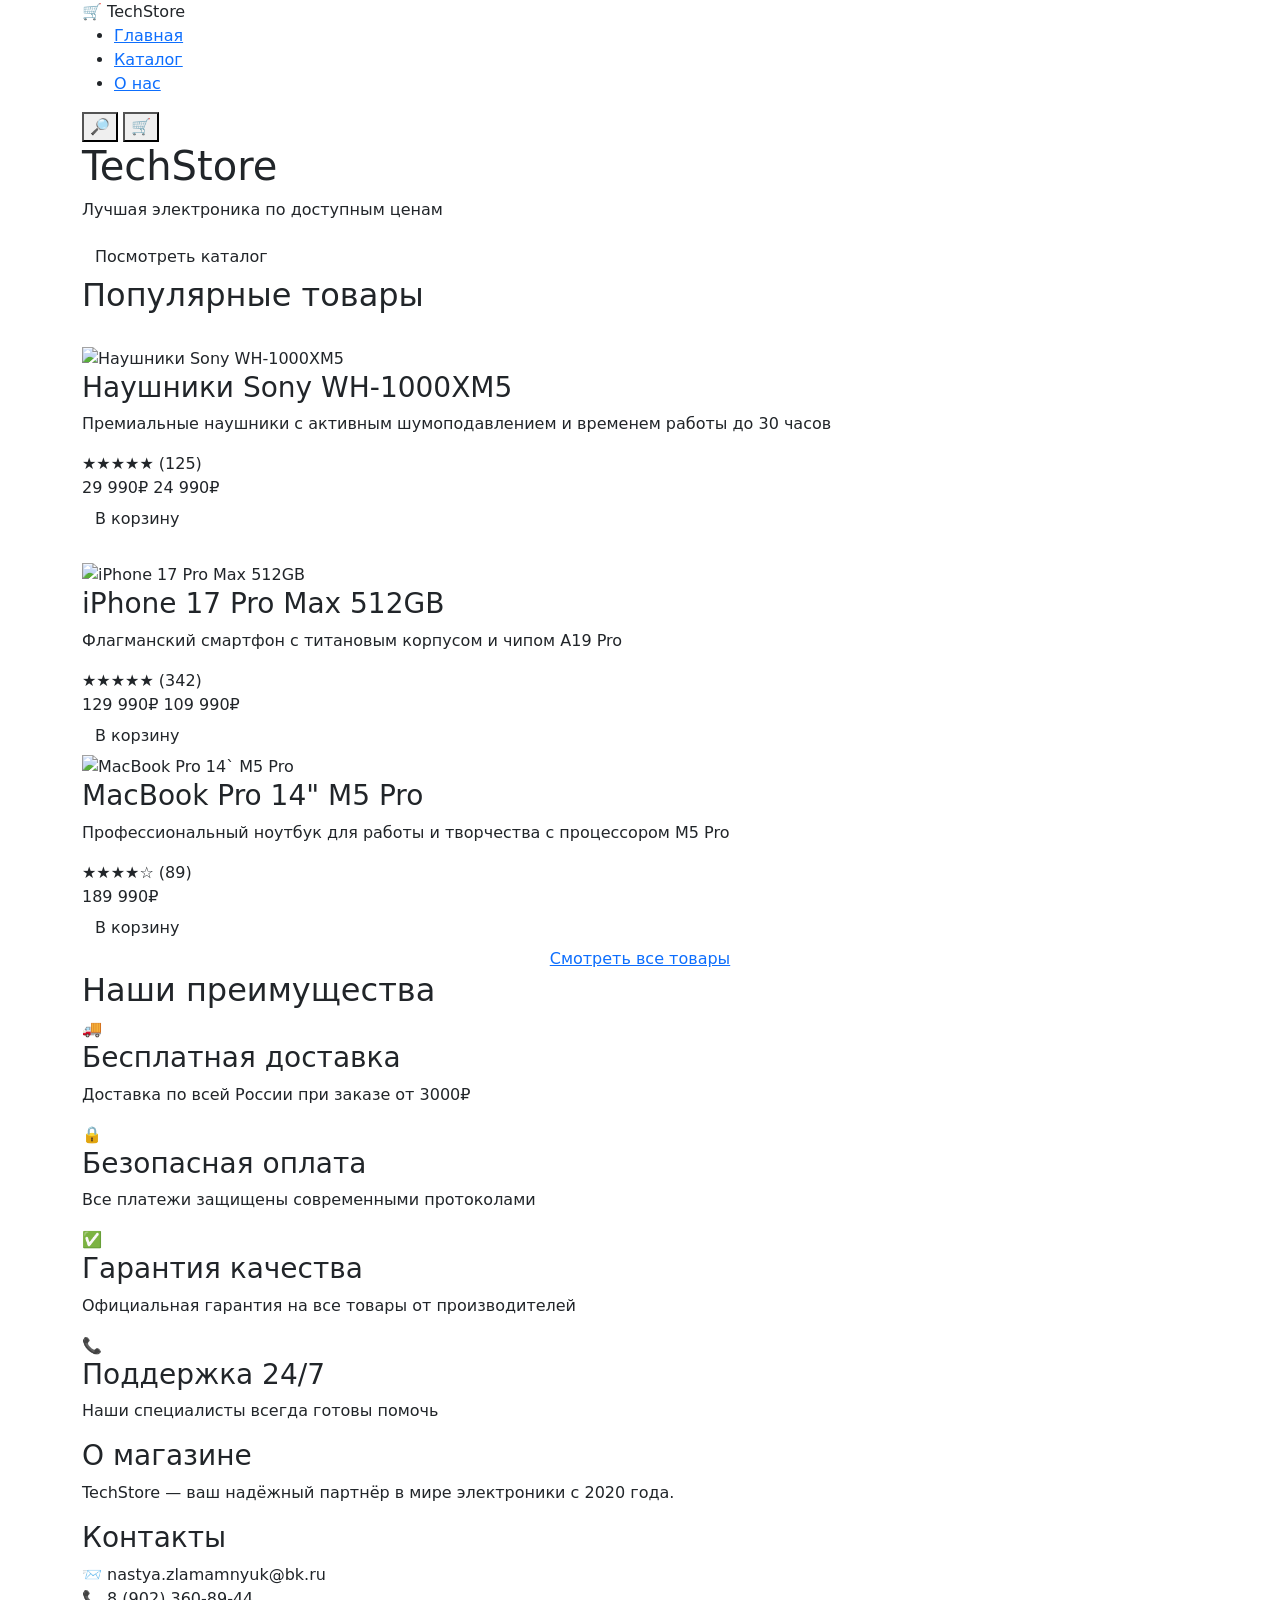
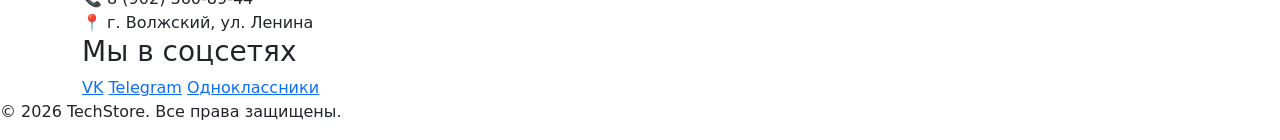
==== index.html @ 0612f665 "Apdated index.html" ====
<!DOCTYPE html>
<html lang="ru">

<head>
    <meta charset="UTF-8">
    <meta name="viewport" content="width=device-width, initial-scale=1.0">
    <title>Главная</title>
    <link href="https://cdn.jsdelivr.net/npm/bootstrap@5.3.8/dist/css/bootstrap.min.css" rel="stylesheet" integrity="sha384-
sRIl4kxILFvY47J16cr9ZwB07vP4J8+LH7qKQnuqkuIAvNWLzeN8tE5YBujZqJLB" crossorigin="anonymous">
    <script src="https://cdn.jsdelivr.net/npm/bootstrap@5.3.8/dist/js/bootstrap.bundle.min.js" integrity="sha384-
FKyoEForCGlyvwx9Hj09JcYn3nv7wiPVlz7YYwJrWVcXK/BmnVDxM+D2scQbITxI" crossorigin="anonymous"></script>
</head>

<body>
    <!-- Шапка (Header) -->
    <header>
        <div class="container">
            <div class="header-inner">
                <div class="logo">🛒 TechStore</div>
                <nav>
                    <ul class="nav-list">
                        <li><a href="index.html" class="active">Главная</a></li>
                        <li><a href="catalog.html">Каталог</a></li>
                        <li><a href="about.html">О нас</a></li>
                    </ul>
                </nav>
                <div class="header-actions">
                    <button>🔎</button>
                    <button>🛒</button>
                </div>
            </div>
        </div>
    </header>
    <!-- Главный баннер (Hero Section) -->
    <main>
        <section class="hero">
            <div class="container">
                <h1>TechStore</h1>
                <p>Лучшая электроника по доступным ценам</p>
                <a href="catalog.html" class="btn">Посмотреть каталог</a>
            </div>
        </section>
        <!-- Секция "Популярные товары" -->
        <section class="popular">
            <div class="container">
                <h2>Популярные товары</h2>
                <div class="products-grid">
                    <div class="product-card">
                        <div class="badge">-20%</div>
                        <div class="product-image">
                            <img src="img/products/product_1.jpg" alt="Наушники Sony WH-1000XM5">
                        </div>
                        <h3>Наушники Sony WH-1000XM5</h3>
                        <p class="description">Премиальные наушники с активным шумоподавлением и временем работы до 30
                            часов</p>
                        <div class="rating">
                            <span class="stars">★★★★★</span>
                            <span class="count">(125)</span>
                        </div>
                        <div class="price">
                            <span class="old">29 990₽</span>
                            <span class="current">24 990₽</span>
                        </div>
                        <button class="btn">В корзину</button>
                    </div>
                    <div class="product-card">
                        <div class="badge new">НОВИНКА</div>
                        <div class="product-image">
                            <img src="img/products/product_2.jpg" alt="iPhone 17 Pro Max 512GB">
                        </div>
                        <h3>iPhone 17 Pro Max 512GB</h3>
                        <p class="description">Флагманский смартфон с титановым корпусом и чипом А19 Pro</p>
                        <div class="rating">
                            <span class="stars">★★★★★</span>
                            <span class="count">(342)</span>
                        </div>
                        <div class="price">
                            <span class="old">129 990₽</span>
                            <span class="current">109 990₽</span>
                        </div>
                        <button class="btn">В корзину</button>
                    </div>
                    <div class="product-card">
                        <div class="product-image">
                            <img src="img/products/product_3.jpg" alt="MacBook Pro 14` M5 Pro">
                        </div>
                        <h3>MacBook Pro 14" M5 Pro</h3>
                        <p class="description">Профессиональный ноутбук для работы и творчества с процессором M5 Pro</p>
                        <div class="rating">
                            <span class="stars">★★★★☆</span>
                            <span class="count">(89)</span>
                        </div>
                        <div class="price">
                            <span class="current">189 990₽</span>
                        </div>
                        <button class="btn">В корзину</button>
                    </div>
                </div>
                <div class="text-center">
                    <a href="catalog.html" class="btn-outline">Смотреть все товары</a>
                </div>
            </div>
        </section>
        <!-- Секция "Наши преимущества" -->
        <section class="features">
            <div class="container">
                <h2>Наши преимущества</h2>
                <div class="features-grid">
                    <div class="feature-card">
                        <div class="feature-icon">🚚</div>
                        <h3>Бесплатная доставка</h3>
                        <p>Доставка по всей России при заказе от 3000₽</p>
                    </div>
                    <div class="feature-card">
                        <div class="feature-icon">🔒</div>
                        <h3>Безопасная оплата</h3>
                        <p>Все платежи защищены современными протоколами</p>
                    </div>
                    <div class="feature-card">
                        <div class="feature-icon">✅</div>
                        <h3>Гарантия качества</h3>
                        <p>Официальная гарантия на все товары от производителей</p>
                    </div>
                    <div class="feature-card">
                        <div class="feature-icon">📞</div>
                        <h3>Поддержка 24/7</h3>
                        <p>Наши специалисты всегда готовы помочь</p>
                    </div>
                </div>
            </div>
        </section>
    </main>
    <!-- Футер (Footer) -->
    <footer>
        <div class="container">
            <div class="footer-section">
                <h3>О магазине</h3>
                <p>TechStore — ваш надёжный партнёр в мире электроники с 2020 года.</p>
            </div>
            <div class="footer-section">
                <h3>Контакты</h3>
                <div class="contact-item">
                    <span class="contact-icon">📨</span>
                    <span>nastya.zlamamnyuk@bk.ru</span>
                </div>
                <div class="contact-item">
                    <span class="contact-icon">📞</span>
                    <span>8 (902) 360-89-44</span>
                </div>
                <div class="contact-item">
                    <span class="contact-icon">📍</span>
                    <span>г. Волжский, ул. Ленина</span>
                </div>
            </div>
            <div class="footer-section">
                <h3>Мы в соцсетях</h3>
                <div class="social-links">
                    <a href="https://vk.com/zlamanyuk10">VK</a>
                    <a href="https://t.me/anastaaaaasia1">Telegram</a>
                    <a href="#">Одноклассники</a>
                </div>
            </div>
        </div>
        <div class="footer-bottom">
            <p>© 2026 TechStore. Все права защищены.</p>
        </div>
    </footer>
</body>

</html>
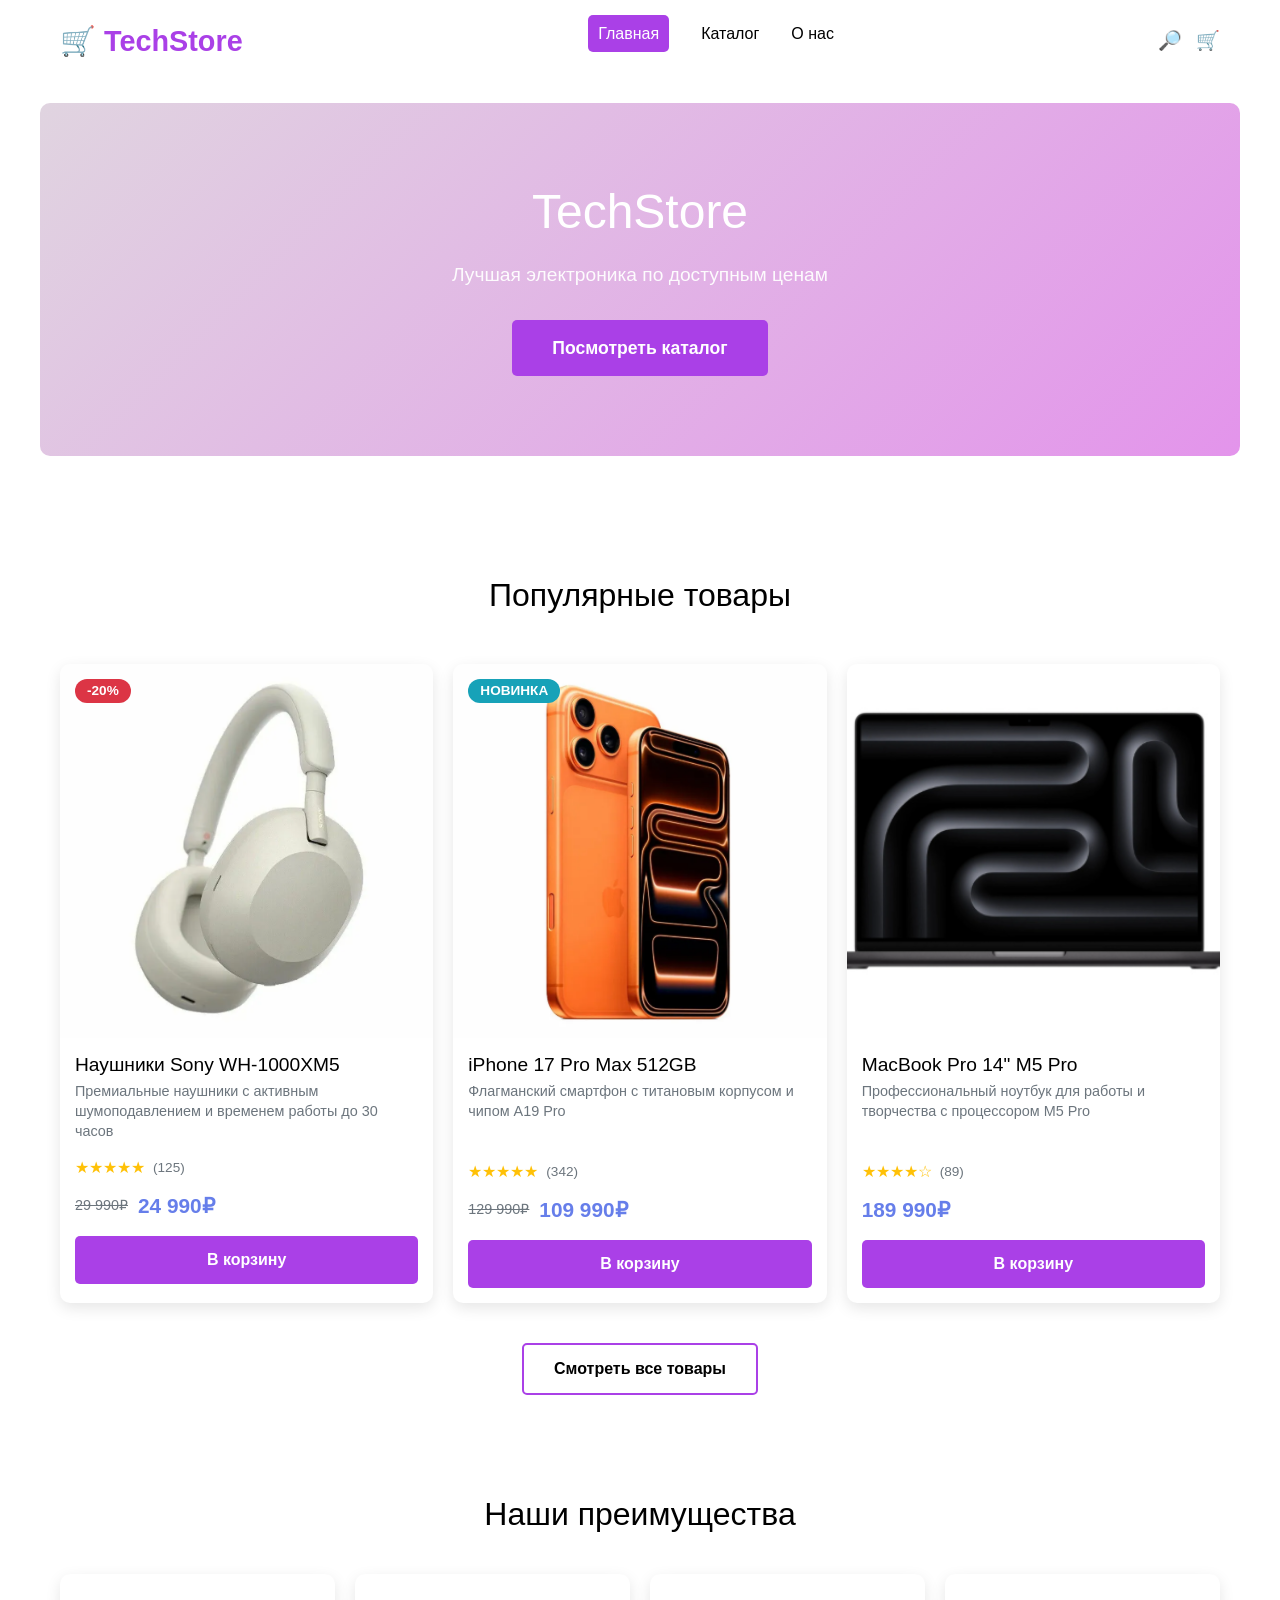
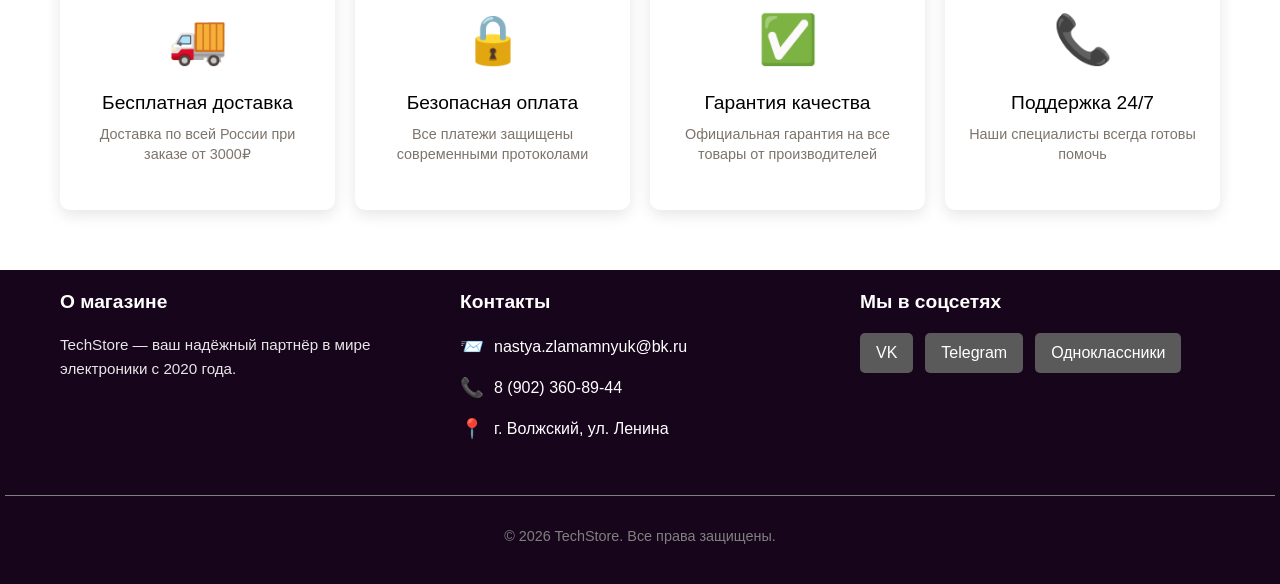
==== commit 4fc02eb3: "Added CSS" ====
--- a/index.html
+++ b/index.html
@@ -9,6 +9,7 @@
 sRIl4kxILFvY47J16cr9ZwB07vP4J8+LH7qKQnuqkuIAvNWLzeN8tE5YBujZqJLB" crossorigin="anonymous">
     <script src="https://cdn.jsdelivr.net/npm/bootstrap@5.3.8/dist/js/bootstrap.bundle.min.js" integrity="sha384-
 FKyoEForCGlyvwx9Hj09JcYn3nv7wiPVlz7YYwJrWVcXK/BmnVDxM+D2scQbITxI" crossorigin="anonymous"></script>
+ <link rel="stylesheet" href="css/style.css">
 </head>
 
 <body>
@@ -48,11 +49,12 @@
                     <div class="product-card">
                         <div class="badge">-20%</div>
                         <div class="product-image">
-                            <img src="img/products/product_1.jpg" alt="Наушники Sony WH-1000XM5">
+                            <img src="img/products/product_1.png" alt="Наушники Sony WH-1000XM5">
                         </div>
                         <h3>Наушники Sony WH-1000XM5</h3>
                         <p class="description">Премиальные наушники с активным шумоподавлением и временем работы до 30
                             часов</p>
+                            
                         <div class="rating">
                             <span class="stars">★★★★★</span>
                             <span class="count">(125)</span>
@@ -66,10 +68,13 @@
                     <div class="product-card">
                         <div class="badge new">НОВИНКА</div>
                         <div class="product-image">
-                            <img src="img/products/product_2.jpg" alt="iPhone 17 Pro Max 512GB">
+                            <img src="img/products/product_2.png" alt="iPhone 17 Pro Max 512GB">
                         </div>
                         <h3>iPhone 17 Pro Max 512GB</h3>
-                        <p class="description">Флагманский смартфон с титановым корпусом и чипом А19 Pro</p>
+                        <p class="description">Флагманский смартфон с титановым корпусом и чипом А19 Pro
+                            
+                        </p>
+                        <br>
                         <div class="rating">
                             <span class="stars">★★★★★</span>
                             <span class="count">(342)</span>
@@ -82,10 +87,11 @@
                     </div>
                     <div class="product-card">
                         <div class="product-image">
-                            <img src="img/products/product_3.jpg" alt="MacBook Pro 14` M5 Pro">
+                            <img src="img/products/product_3.png" alt="MacBook Pro 14` M5 Pro">
                         </div>
                         <h3>MacBook Pro 14" M5 Pro</h3>
                         <p class="description">Профессиональный ноутбук для работы и творчества с процессором M5 Pro</p>
+                        <br>
                         <div class="rating">
                             <span class="stars">★★★★☆</span>
                             <span class="count">(89)</span>
--- a/css/style.css
+++ b/css/style.css
@@ -0,0 +1,779 @@
+* {
+  margin: 0;
+  padding: 0;
+  box-sizing: border-box;
+}
+
+body {
+  font-family: "Segoe UI", Tahoma, Geneva, Verdana, sans-serif;
+  line-height: 1.5;
+  color: #000000;
+}
+
+.container {
+  max-width: 1200px;
+  margin: 0 auto;
+  padding: 0 20px;
+}
+
+.container h2 {
+  text-align: center;
+  padding-top: 100px;
+  padding-bottom: 10px;
+}
+
+.header-inner {
+  display: flex;
+  justify-content: space-between;
+  align-items: center;
+  padding: 20px 0;
+}
+
+.logo {
+  font-size: 1.8rem;
+  font-weight: 700;
+  color: #aa40e7;
+}
+
+.nav-list {
+  display: flex;
+  list-style: none;
+  gap: 2rem;
+}
+
+.nav-list a {
+  text-decoration: none;
+  color: #000000;
+  font-weight: 500;
+  transition: color 0.3s ease;
+  padding: 5px 0;
+}
+
+.nav-list a:hover {
+  color: black;
+}
+
+.nav-list a.active {
+  color: white;
+  background-color: #aa40e7;
+  border-radius: 5px;
+  padding: 10px 10px;
+}
+
+header button {
+  background: none;
+  border: none;
+  font-size: 1.2rem;
+  cursor: pointer;
+  margin-left: 10px;
+  transition: transform 0.3s ease;
+}
+
+header button:hover {
+  transform: scale(1.1);
+}
+
+.hero {
+  background: linear-gradient(135deg, #e0d4e0 0%, #e394eb 100%);
+  color: white;
+  padding: 80px 0;
+  text-align: center;
+  margin: 20px auto;
+  max-width: 1200px;
+  border-radius: 10px;
+  width: 100%;
+}
+
+.hero h1 {
+  font-size: 3rem;
+  margin-bottom: 20px;
+  color: white;
+}
+
+.hero p {
+  font-size: 1.2rem;
+  margin-bottom: 30px;
+  opacity: 0.95;
+}
+
+.hero .btn {
+  background-color: #aa40e7;
+  color: white;
+  padding: 15px 40px;
+  font-size: 1.1rem;
+  border: none;
+  border-radius: 5px;
+  cursor: pointer;
+  font-weight: 600;
+  transition: transform 0.3s ease, box-shadow 0.3s ease;
+  display: inline-block;
+  text-decoration: none;
+  width: auto;
+  margin: 0;
+}
+
+.hero .btn:hover {
+  transform: translateY(-3px);
+  box-shadow: 0 10px 20px rgba(0, 0, 0, 0.2);
+}
+
+.features-grid {
+  display: grid;
+  grid-template-columns: repeat(4, 1fr);
+  gap: 20px;
+  margin: 30px 0;
+}
+
+.feature-card {
+  background: white;
+  border-radius: 10px;
+  padding: 30px 20px;
+  text-align: center;
+  box-shadow: 0 5px 15px rgba(0, 0, 0, 0.1);
+  transition: transform 0.3s ease, box-shadow 0.3s ease;
+   display: flex;
+  flex-direction: column;
+  align-items: center; 
+  justify-content: center;
+}
+
+.feature-card:hover {
+  transform: translateY(-5px);
+  box-shadow: 0 15px 30px rgba(0, 0, 0, 0.15);
+}
+
+.feature-icon {
+  font-size: 3rem;
+  margin-bottom: 15px;
+}
+
+.feature-card h3 {
+  font-size: 1.2rem;
+  margin-bottom: 10px;
+  color: #000000;
+}
+
+.feature-card p {
+  font-size: 0.9rem;
+  color: #7d746c;
+  line-height: 1.4;
+}
+
+.team-grid {
+  display: grid;
+  grid-template-columns: repeat(3, 1fr);
+  gap: 20px;
+  margin: 30px 0;
+}
+
+.team-card {
+  background: white;
+  border-radius: 10px;
+  padding: 30px 20px;
+  text-align: center;
+  box-shadow: 0 5px 15px rgba(0, 0, 0, 0.1);
+  transition: transform 0.3s ease;
+}
+
+.team-card:hover {
+  transform: translateY(-5px);
+}
+
+.team-photo {
+  width: 150px;
+  height: 150px;
+  margin: 0 auto 15px;
+  border-radius: 50%;
+  overflow: hidden;
+  border: 4px solid #aa40e7;
+}
+
+.team-photo img {
+  width: 100%;
+  height: 100%;
+  object-fit: cover;
+}
+
+.team-card h3 {
+  font-size: 1.2rem;
+  margin-bottom: 5px;
+  color: #000000;
+}
+
+.team-position {
+  color: #667eea;
+  font-weight: 500;
+  margin-bottom: 10px;
+  font-size: 0.9rem;
+}
+
+.team-exp {
+  color: #6c757d;
+  font-size: 0.9rem;
+  line-height: 1.4;
+}
+
+.advantages-section {
+  background-color: #f8f9fa;
+  border-radius: 10px;
+  padding: 40px;
+  margin: 40px 0;
+  align-items: center;
+  justify-content: center;
+  text-align: center;
+}
+
+.advantages-container h2 {
+  text-align: center;
+  padding-top: 0;
+  padding-bottom: 20px;
+}
+
+.advantages-grid {
+  display: grid;
+  grid-template-columns: repeat(3, 1fr);
+  gap: 20px;
+  margin: 30px 0;
+}
+
+.advantage-card {
+  background: white;
+  border-radius: 10px;
+  padding: 30px 20px;
+  box-shadow: 0 5px 15px rgba(0, 0, 0, 0.1);
+  transition: transform 0.3s ease, box-shadow 0.3s ease;
+}
+
+.advantage-card:hover {
+  transform: translateY(-5px);
+  box-shadow: 0 15px 30px rgba(0, 0, 0, 0.15);
+}
+
+.advantage-icon {
+  font-size: 2.5rem;
+  margin-bottom: 15px;
+}
+
+.advantage-card h3 {
+  font-size: 1.2rem;
+  margin-bottom: 10px;
+  color: #000000;
+}
+
+.advantage-card p {
+  font-size: 0.9rem;
+  color: #6c757d;
+  line-height: 1.5;
+}
+
+.section-subtitle {
+  color: #6c757d;
+  font-size: 1.1rem;
+  text-align: left;
+  margin-bottom: 20px;
+}
+
+.about-section {
+  background-color: #f8f9fa;
+  border-radius: 10px;
+  padding: 40px;
+  margin: 40px 0;
+}
+
+.about-container h2 {
+  text-align: left;
+  padding-top: 0;
+  padding-bottom: 20px;
+}
+
+.about-content {
+  margin-bottom: 30px;
+}
+
+.about-content p {
+  margin-bottom: 15px;
+  line-height: 1.6;
+  color: #495057;
+}
+
+.about-content strong {
+  color: #aa40e7;
+}
+
+.stats-mini-grid {
+  display: grid;
+  grid-template-columns: repeat(4, 1fr);
+  gap: 20px;
+  margin-top: 30px;
+}
+
+.stat-mini-item {
+  background: white;
+  border-radius: 10px;
+  padding: 25px 15px;
+  text-align: center;
+  box-shadow: 0 5px 15px rgba(0, 0, 0, 0.1);
+  transition: transform 0.3s ease;
+}
+
+.stat-mini-item:hover {
+  transform: translateY(-5px);
+}
+
+.stat-mini-number {
+  font-size: 2rem;
+  font-weight: 700;
+  color: #aa40e7;
+  margin-bottom: 5px;
+}
+
+.stat-mini-text {
+  font-size: 0.8rem;
+  color: #6c757d;
+  letter-spacing: 0.5px;
+}
+
+.products-grid {
+  display: grid;
+  grid-template-columns: repeat(3, 1fr);
+  gap: 20px;
+  margin: 40px 0;
+}
+
+.product-card {
+  background: white;
+  border-radius: 10px;
+  overflow: hidden;
+  box-shadow: 0 5px 15px rgba(0, 0, 0, 0.1);
+  transition: transform 0.3s ease, box-shadow 0.3s ease;
+  position: relative;
+  display: flex;
+  flex-direction: column;
+  height: 100%;
+}
+
+.product-card:hover {
+  transform: translateY(-5px);
+  box-shadow: 0 15px 30px rgba(0, 0, 0, 0.15);
+}
+
+.badge {
+  position: absolute;
+  top: 15px;
+  left: 15px;
+  background-color: #dc3545;
+  color: white;
+  padding: 5px 12px;
+  border-radius: 20px;
+  font-size: 0.85rem;
+  font-weight: bold;
+  z-index: 2;
+}
+
+.badge.new {
+  left: 15px;
+  right: auto;
+  background-color: #17a2b8;
+}
+
+.product-image {
+  background: linear-gradient(135deg, #e0d4e0 0%, #e394eb 100%);
+  padding: 0;
+  text-align: center;
+  width: 100%;
+   aspect-ratio: 1 / 1;
+  
+  display: flex;
+  align-items: center;
+  justify-content: center;
+  overflow: hidden;
+}
+
+.product-image img {
+  width: 100%;
+  height: 100%;
+  object-fit: cover;
+}
+
+.product-card h3 {
+  font-size: 1.2rem;
+  margin: 15px 15px 5px;
+  color: #000000;
+}
+
+.description {
+  font-size: 0.9rem;
+  color: #6c757d;
+  margin: 0 15px 15px;
+  line-height: 1.4;
+}
+
+.rating {
+  display: flex;
+  align-items: center;
+  gap: 8px;
+  margin: 0 15px 10px;
+}
+
+.stars {
+  color: #ffc107;
+  font-size: 1rem;
+}
+
+.count {
+  color: #6c757d;
+  font-size: 0.85rem;
+}
+
+.price {
+  margin: 0 15px 15px;
+  display: flex;
+  align-items: center;
+  gap: 10px;
+}
+
+.old {
+  text-decoration: line-through;
+  color: #6c757d;
+  font-size: 0.9rem;
+}
+
+.current {
+  font-weight: bold;
+  color: #667eea;
+  font-size: 1.3rem;
+}
+
+.btn {
+  background-color: #aa40e7;
+  color: white;
+  border: none;
+  padding: 12px 15px;
+  margin: 0 15px 15px;
+  border-radius: 5px;
+  cursor: pointer;
+  font-weight: 600;
+  transition: background-color 0.3s ease;
+  width: calc(100% - 30px);
+  align-self: center;
+}
+
+.btn:hover {
+  background-color: #667eea;
+}
+
+.btn-outline {
+  display: inline-block;
+  padding: 12px 30px;
+  background-color: transparent;
+  color: #000000;
+  border: 2px solid #aa40e7;
+  border-radius: 5px;
+  text-decoration: none;
+  font-weight: 600;
+  transition: all 0.3s ease;
+  width: auto;
+  min-width: auto;
+}
+
+.btn-outline:hover {
+  background-color: #667eea;
+  color: white;
+}
+
+.text-center {
+  text-align: center;
+  margin-top: 30px;
+}
+
+footer {
+  background-color: #17051b;
+  color: white;
+  padding: 20px 5px;
+  margin-top: 60px;
+}
+
+footer .container {
+  display: grid;
+  grid-template-columns: repeat(3, 1fr);
+  gap: 40px;
+}
+
+.footer-section h3 {
+  font-size: 1.2rem;
+  margin-bottom: 20px;
+  color: white;
+  font-weight: 600;
+}
+
+.footer-section p {
+  margin-bottom: 10px;
+  font-size: 0.95rem;
+  opacity: 0.9;
+  line-height: 1.6;
+}
+
+.footer-section .contact-item {
+  display: flex;
+  align-items: center;
+  gap: 10px;
+  margin-bottom: 12px;
+}
+
+.footer-section .contact-icon {
+  font-size: 1.2rem;
+}
+
+.social-links {
+  display: flex;
+  gap: 12px;
+  flex-wrap: wrap;
+}
+
+.social-links a {
+  color: white;
+  font-size: 1rem;
+  text-decoration: none;
+  transition: all 0.3s ease;
+  background-color: #5b5a5a;
+  padding: 8px 16px;
+  border-radius: 5px;
+}
+
+.social-links a:hover {
+  background-color: #aa40e7;
+  color: white;
+  border-color: #aa40e7;
+  transform: translateY(-2px);
+}
+
+.footer-bottom {
+  border-top: 1px solid grey;
+  margin-top: 40px;
+  padding-top: 30px;
+  text-align: center;
+}
+
+.footer-bottom p {
+  color: grey;
+  font-size: 0.9rem;
+}
+
+@media screen and (max-width: 768px) {
+  .container {
+    max-width: 720px;
+  }
+  
+  .header-inner {
+    flex-direction: column;
+    gap: 15px;
+    text-align: center;
+  }
+  
+  .nav-list {
+    flex-wrap: wrap;
+    justify-content: center;
+    gap: 15px;
+  }
+  
+  .products-grid,
+  .team-grid,
+  .advantages-grid,
+  .features-grid,
+  .stats-mini-grid {
+    grid-template-columns: repeat(2, 1fr);
+    gap: 15px;
+  }
+  
+  .hero {
+    padding: 60px 0;
+  }
+  
+  .hero h1 {
+    font-size: 2.2rem;
+  }
+  
+  .container h2 {
+    padding-top: 60px;
+    font-size: 2rem;
+  }
+  
+  .about-section,
+  .advantages-section {
+    padding: 30px 20px;
+  }
+  
+  footer .container {
+    grid-template-columns: repeat(2, 1fr);
+    gap: 30px;
+    flex-direction: row;
+  }
+  
+  .social-links {
+    justify-content: center;
+  }
+}
+
+@media screen and (max-width: 575px) {
+  .container {
+    max-width: 100%;
+    padding: 0 15px;
+  }
+  
+  .header-inner {
+    flex-direction: column;
+    gap: 15px;
+    text-align: center;
+    padding: 15px 0;
+  }
+  
+  .nav-list {
+    flex-wrap: wrap;
+    justify-content: center;
+    gap: 10px;
+  }
+  
+  .nav-list a {
+    font-size: 0.9rem;
+    padding: 8px 12px;
+  }
+  
+  .products-grid,
+  .team-grid,
+  .advantages-grid,
+  .features-grid,
+  .stats-mini-grid {
+    grid-template-columns: 1fr;
+    gap: 15px;
+  }
+  
+  .hero {
+    padding: 40px 0;
+  }
+  
+  .hero h1 {
+    font-size: 1.8rem;
+  }
+  
+  .hero p {
+    font-size: 1rem;
+    margin-bottom: 20px;
+  }
+  
+  .hero .btn {
+    padding: 12px 25px;
+    font-size: 1rem;
+  }
+  
+  .container h2 {
+    padding-top: 40px;
+    font-size: 1.5rem;
+  }
+  
+  .product-card h3 {
+    font-size: 1rem;
+  }
+  
+  .description {
+    font-size: 0.85rem;
+  }
+  
+  .current {
+    font-size: 1.1rem;
+  }
+  
+  .badge {
+    font-size: 0.75rem;
+    padding: 4px 10px;
+  }
+  
+  .product-image {
+    height: 150px;
+  }
+  
+  .product-image img {
+    width: 100%;
+    height: 100%;
+    object-fit: cover;
+  }
+  
+  .team-photo {
+    width: 120px;
+    height: 120px;
+  }
+  
+  .feature-card,
+  .advantage-card,
+  .team-card,
+  .stat-mini-item {
+    padding: 20px 15px;
+    align-items: center;
+  justify-content: center;
+  }
+  
+  .feature-icon,
+  .advantage-icon {
+    font-size: 2.5rem;
+    align-items: center;
+  justify-content: center;
+  }
+  
+  .stat-mini-number {
+    font-size: 1.8rem;
+  }
+  
+  .stat-mini-text {
+    font-size: 0.8rem;
+  }
+  
+  .about-section,
+  .advantages-section {
+    padding: 20px 15px;
+  }
+  
+  .about-content p {
+    font-size: 0.9rem;
+  }
+  
+  footer {
+    padding: 40px 0;
+  }
+  
+  footer .container {
+    grid-template-columns: 1fr;
+    gap: 25px;
+    text-align: center;
+  }
+  
+  .footer-section .contact-item {
+    justify-content: center;
+  }
+  
+  .social-links {
+    justify-content: center;
+  }
+}
+@media screen and (min-width: 768px) and (max-width: 1199px) {
+  .container {
+    max-width: 960px;
+  }
+  
+  .products-grid,
+  .team-grid,
+  .advantages-grid {
+    grid-template-columns: repeat(2, 1fr);
+  }
+}
+@media screen and (min-width: 576px) and (max-width: 767px) {
+  .container {
+    max-width: 540px;
+  }
+  
+  .features-grid {
+    grid-template-columns: repeat(2, 1fr);
+  }
+  
+  .hero h1 {
+    font-size: 2rem;
+  }
+}
